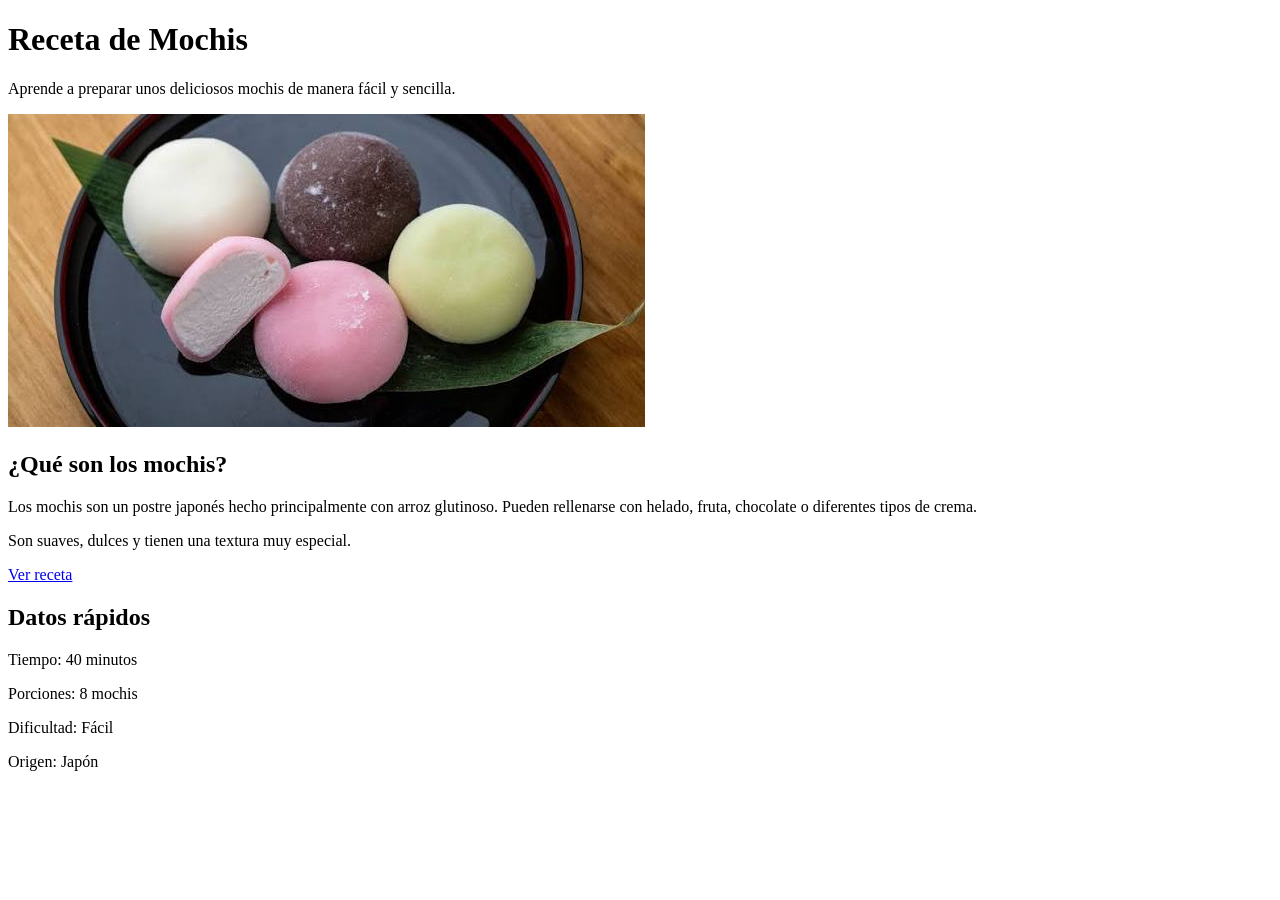
==== html/index.html @ 3b685c66 "Estructura basica del proyectos y del index.html" ====
<!DOCTYPE html>
<html lang="es">
    <head>
        <title>Mochis</title>
        <meta charset="UTF-8">
        <meta name="viewport" content="width=device-width, initial-scale=1">
        <link href="../css/style.css" rel="stylesheet">
    </head>

    <body>

        <h1>Receta de Mochis</h1>

        <p class="intro">
            Aprende a preparar unos deliciosos mochis de manera fácil
            y sencilla.
        </p>

        <img src="../img/mochis.jpg" class="imgclass">

        <div class="flex">

            <div class="leftdiv">
                <h2>¿Qué son los mochis?</h2>

                <p>
                    Los mochis son un postre japonés hecho principalmente
                    con arroz glutinoso. Pueden rellenarse con helado,
                    fruta, chocolate o diferentes tipos de crema.
                </p>

                <p>
                    Son suaves, dulces y tienen una textura muy especial.
                </p>

                <a href="receta.html">
                    Ver receta
                </a>
            </div>

            <div class="rightdiv">
                <h2>Datos rápidos</h2>

                <p>Tiempo: 40 minutos</p>
                <p>Porciones: 8 mochis</p>
                <p>Dificultad: Fácil</p>
                <p>Origen: Japón</p>
            </div>

        </div>

    </body>
</html>
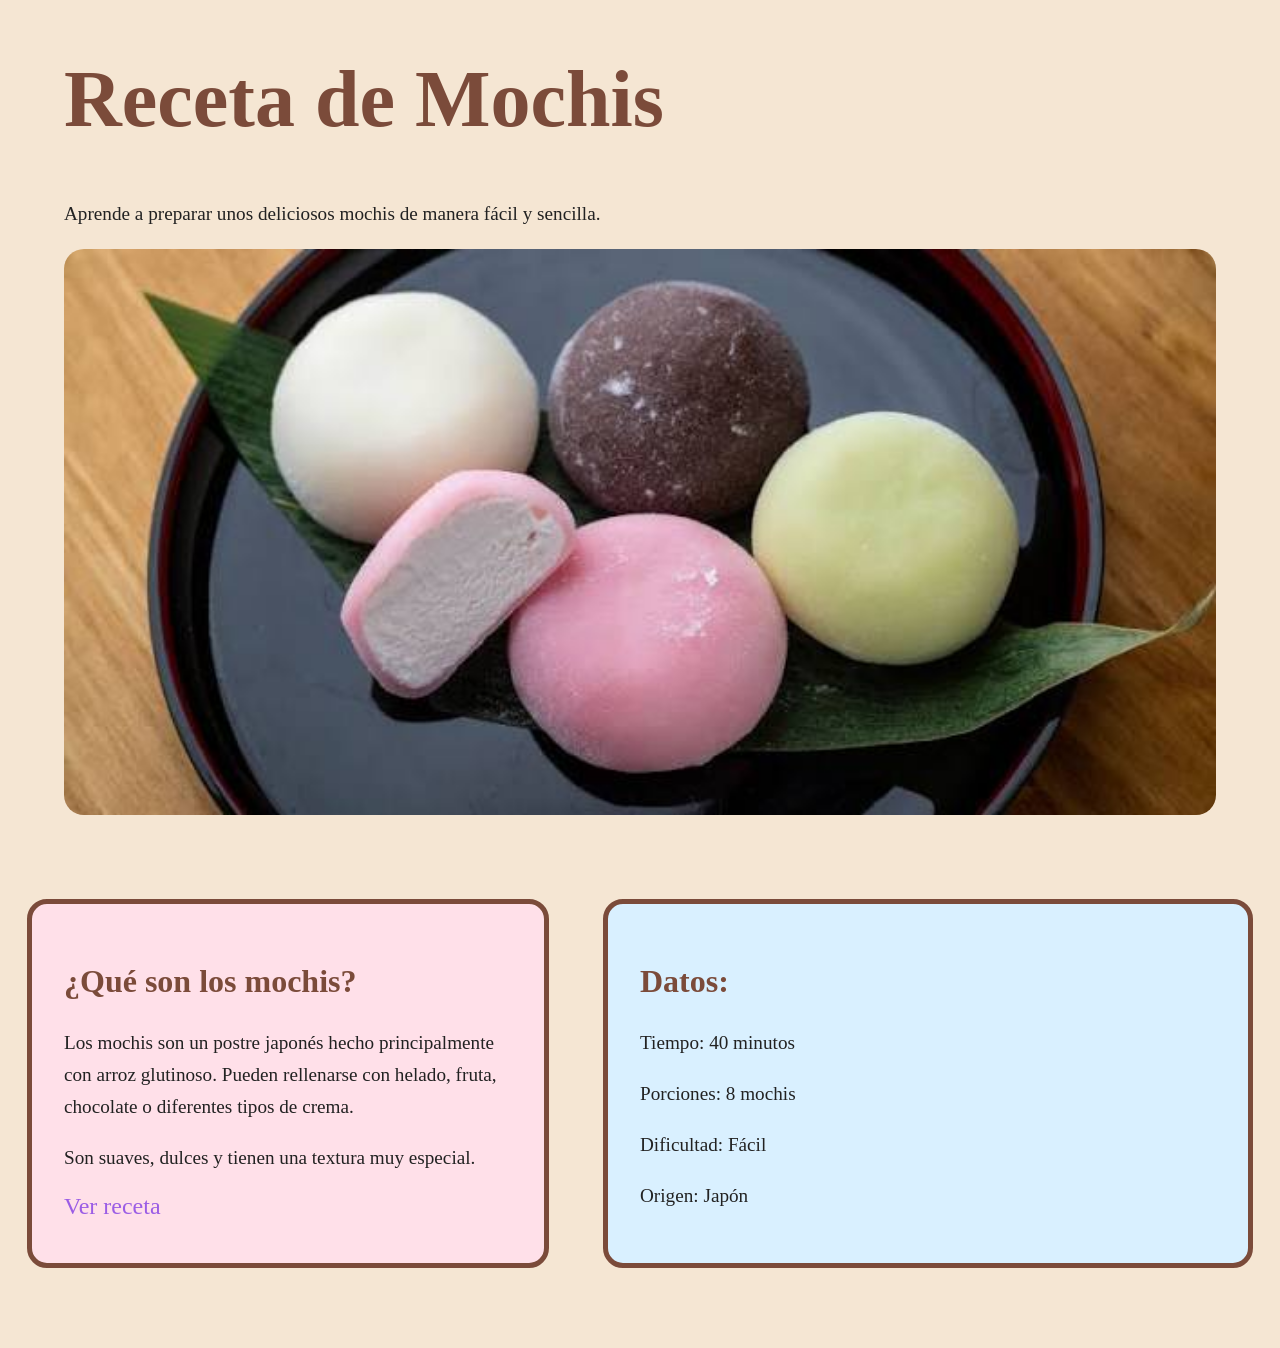
==== commit 898a4e92: "Nueva estructura del html" ====
--- a/html/index.html
+++ b/html/index.html
@@ -4,7 +4,7 @@
         <title>Mochis</title>
         <meta charset="UTF-8">
         <meta name="viewport" content="width=device-width, initial-scale=1">
-        <link href="../css/style.css" rel="stylesheet">
+        <link href="../css/styles.css" rel="stylesheet">
     </head>
 
     <body>
@@ -39,7 +39,7 @@
             </div>
 
             <div class="rightdiv">
-                <h2>Datos rápidos</h2>
+                <h2>Datos:</h2>
 
                 <p>Tiempo: 40 minutos</p>
                 <p>Porciones: 8 mochis</p>
--- a/css/styles.css
+++ b/css/styles.css
@@ -0,0 +1,83 @@
+body{
+    margin: 0;
+    background-color: #f5e6d3;
+}
+
+h1{
+    font-size: 5rem;
+    color: #7b4b3a;
+    margin-left: 5%;
+}
+
+h2{
+    color: #7b4b3a;
+    font-size: 2rem;
+}
+
+p{
+    font-size: 1.2rem;
+    color: #222;
+    line-height: 2rem;
+}
+
+a{
+    font-size: 1.5rem;
+    color: #9b5de5;
+    text-decoration: none;
+}
+
+a:hover{
+    color: #ff6f91;
+}
+
+.intro{
+    margin-left: 5%;
+    margin-right: 5%;
+}
+
+.imgclass{
+    width: 90%;
+    margin-left: 5%;
+    border-radius: 20px;
+}
+
+.flex{
+    margin-top: 5rem;
+    display: flex;
+    justify-content: space-around;
+    margin-bottom: 5rem;
+}
+
+.leftdiv{
+    width: 35%;
+    background-color: #ffe0e9;
+    border-radius: 20px;
+    border: 5px solid #7b4b3a;
+    padding: 2rem;
+}
+
+.rightdiv{
+    width: 45%;
+    background-color: #d9f0ff;
+    border-radius: 20px;
+    border: 5px solid #7b4b3a;
+    padding: 2rem;
+}
+
+.divflex1{
+    width: 40%;
+}
+
+.divflex2{
+    width: 45%;
+}
+
+.tips{
+    width: 80%;
+    margin: auto;
+    background-color: #fff3b0;
+    border: 5px solid #7b4b3a;
+    border-radius: 20px;
+    padding: 2rem;
+    margin-bottom: 5rem;
+}
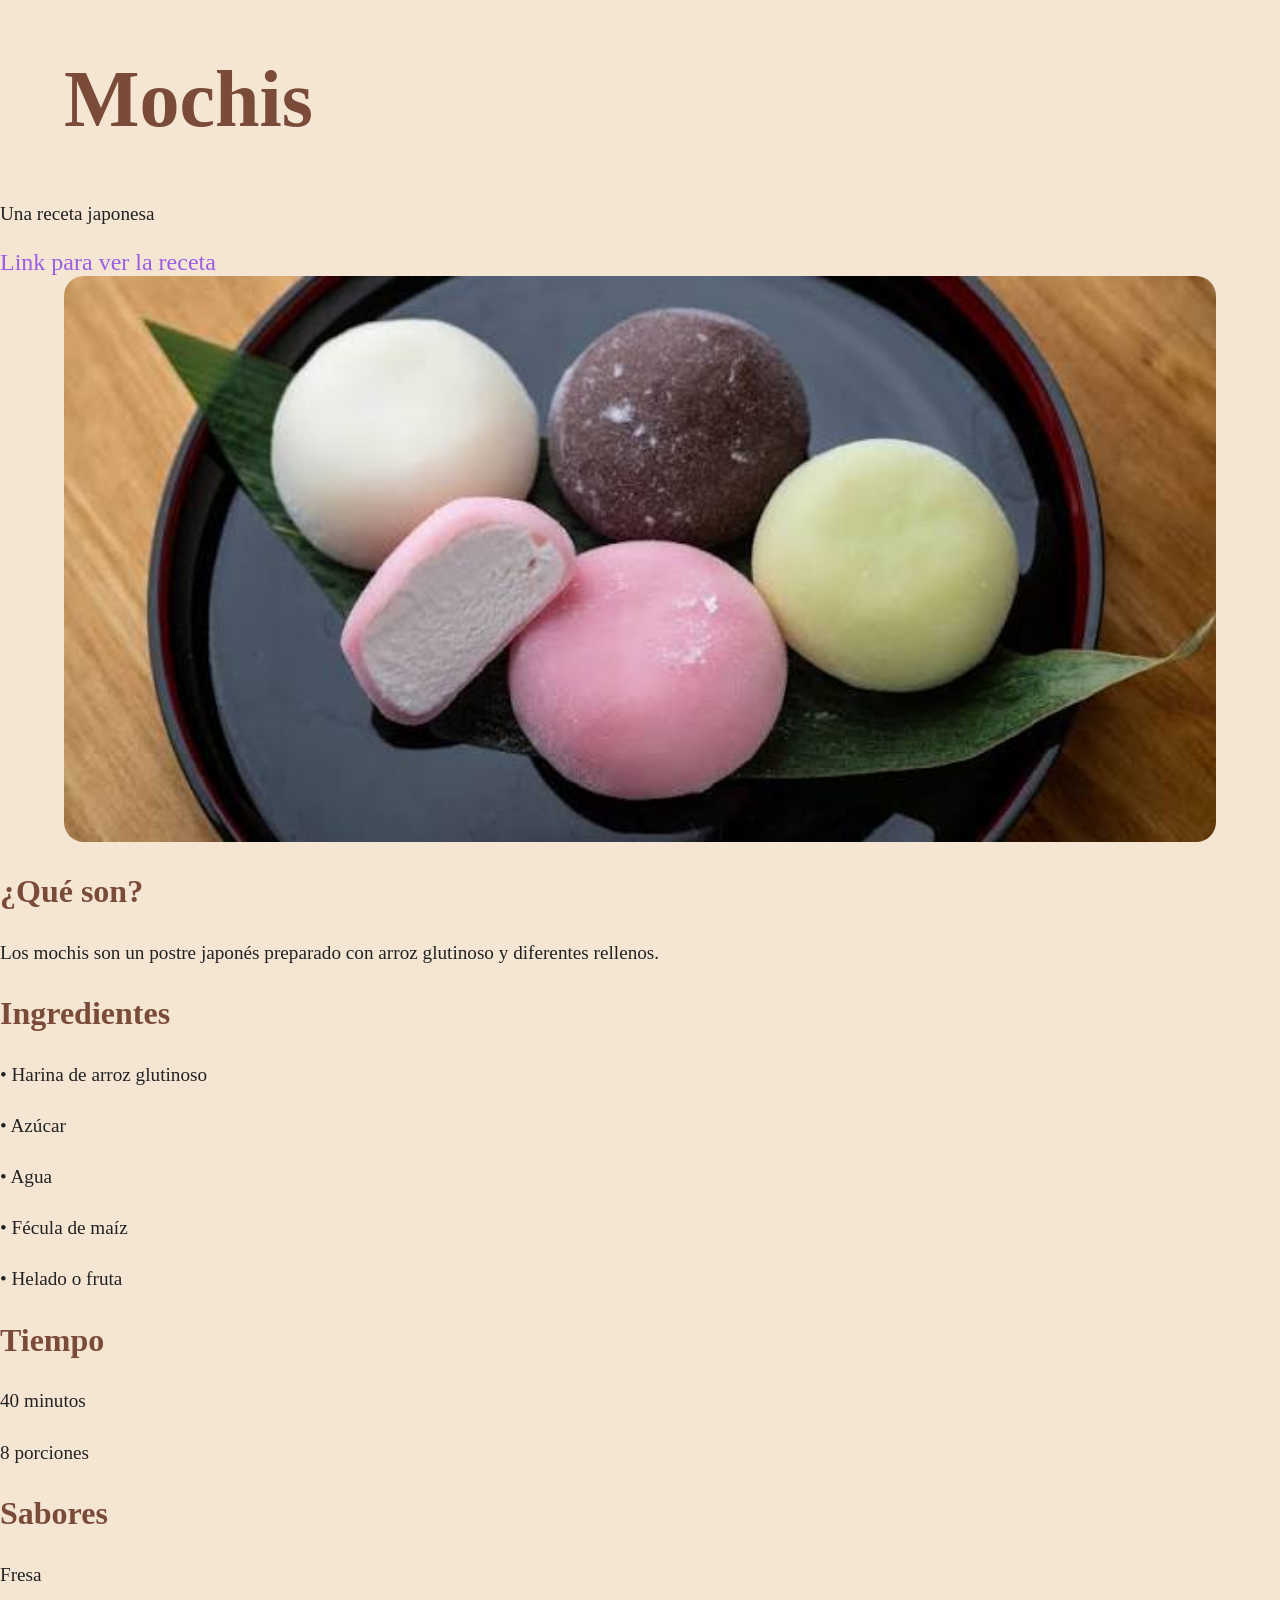
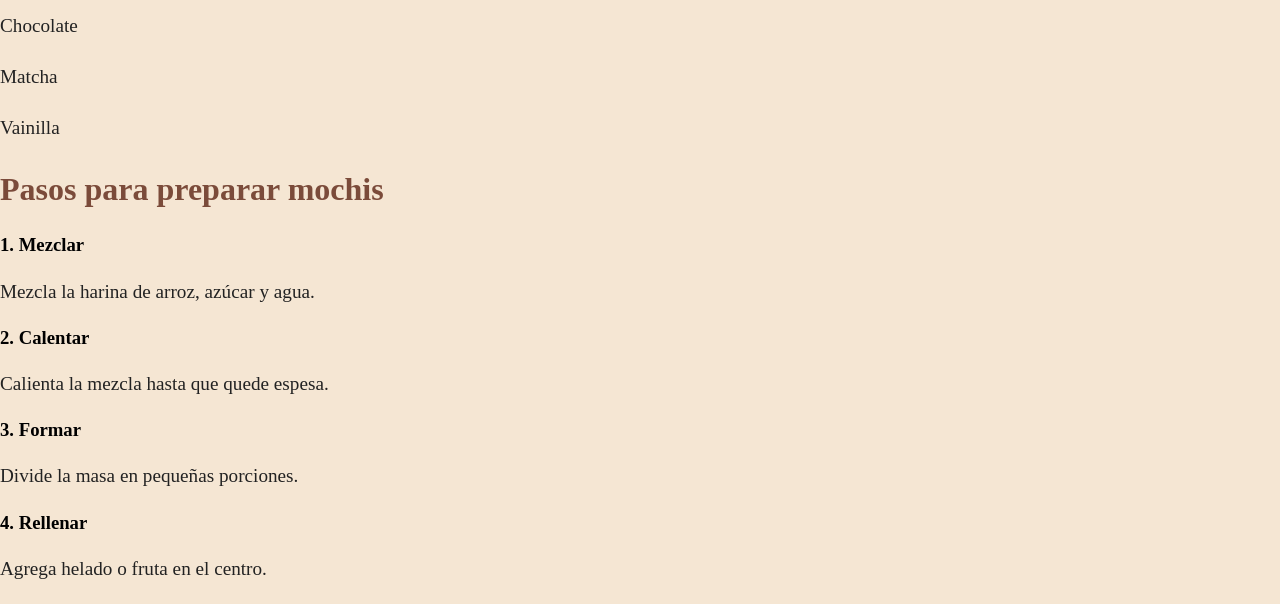
==== commit 6a65d93a: "Se agrego una mejor estructura del index" ====
--- a/html/index.html
+++ b/html/index.html
@@ -1,7 +1,7 @@
 <!DOCTYPE html>
 <html lang="es">
     <head>
-        <title>Mochis</title>
+        <title>Receta de Mochis</title>
         <meta charset="UTF-8">
         <meta name="viewport" content="width=device-width, initial-scale=1">
         <link href="../css/styles.css" rel="stylesheet">
@@ -9,45 +9,93 @@
 
     <body>
 
-        <h1>Receta de Mochis</h1>
+        <header>
+            <h1>Mochis</h1>
+            <p>Una receta japonesa</p>
+        </header>
 
-        <p class="intro">
-            Aprende a preparar unos deliciosos mochis de manera fácil
-            y sencilla.
-        </p>
+        <nav>
+            <a href="receta.html">Link para ver la receta</a>
+        </nav>
 
         <img src="../img/mochis.jpg" class="imgclass">
 
-        <div class="flex">
+        <section class="contenedor">
 
-            <div class="leftdiv">
-                <h2>¿Qué son los mochis?</h2>
+            <div class="tarjeta">
+                <h2>¿Qué son?</h2>
 
                 <p>
-                    Los mochis son un postre japonés hecho principalmente
-                    con arroz glutinoso. Pueden rellenarse con helado,
-                    fruta, chocolate o diferentes tipos de crema.
+                    Los mochis son un postre japonés preparado
+                    con arroz glutinoso y diferentes rellenos.
                 </p>
-
-                <p>
-                    Son suaves, dulces y tienen una textura muy especial.
-                </p>
-
-                <a href="receta.html">
-                    Ver receta
-                </a>
             </div>
 
-            <div class="rightdiv">
-                <h2>Datos:</h2>
+            <div class="tarjeta">
+                <h2>Ingredientes</h2>
 
-                <p>Tiempo: 40 minutos</p>
-                <p>Porciones: 8 mochis</p>
-                <p>Dificultad: Fácil</p>
-                <p>Origen: Japón</p>
+                <p>• Harina de arroz glutinoso</p>
+                <p>• Azúcar</p>
+                <p>• Agua</p>
+                <p>• Fécula de maíz</p>
+                <p>• Helado o fruta</p>
             </div>
 
-        </div>
+            <div class="tarjeta">
+                <h2>Tiempo</h2>
+
+                <p>40 minutos</p>
+                <p>8 porciones</p>
+            </div>
+
+            <div class="tarjeta">
+                <h2>Sabores</h2>
+
+                <p>Fresa</p>
+                <p>Chocolate</p>
+                <p>Matcha</p>
+                <p>Vainilla</p>
+            </div>
+
+        </section>
+
+        <section class="preparacion">
+
+            <h2>Pasos para preparar mochis</h2>
+
+            <div class="pasos">
+
+                <div class="paso">
+                    <h3>1. Mezclar</h3>
+                    <p>
+                        Mezcla la harina de arroz, azúcar y agua.
+                    </p>
+                </div>
+
+                <div class="paso">
+                    <h3>2. Calentar</h3>
+                    <p>
+                        Calienta la mezcla hasta que quede espesa.
+                    </p>
+                </div>
+
+                <div class="paso">
+                    <h3>3. Formar</h3>
+                    <p>
+                        Divide la masa en pequeñas porciones.
+                    </p>
+                </div>
+
+                <div class="paso">
+                    <h3>4. Rellenar</h3>
+                    <p>
+                        Agrega helado o fruta en el centro.
+                    </p>
+                </div>
+
+            </div>
+
+        </section>
 
     </body>
 </html>
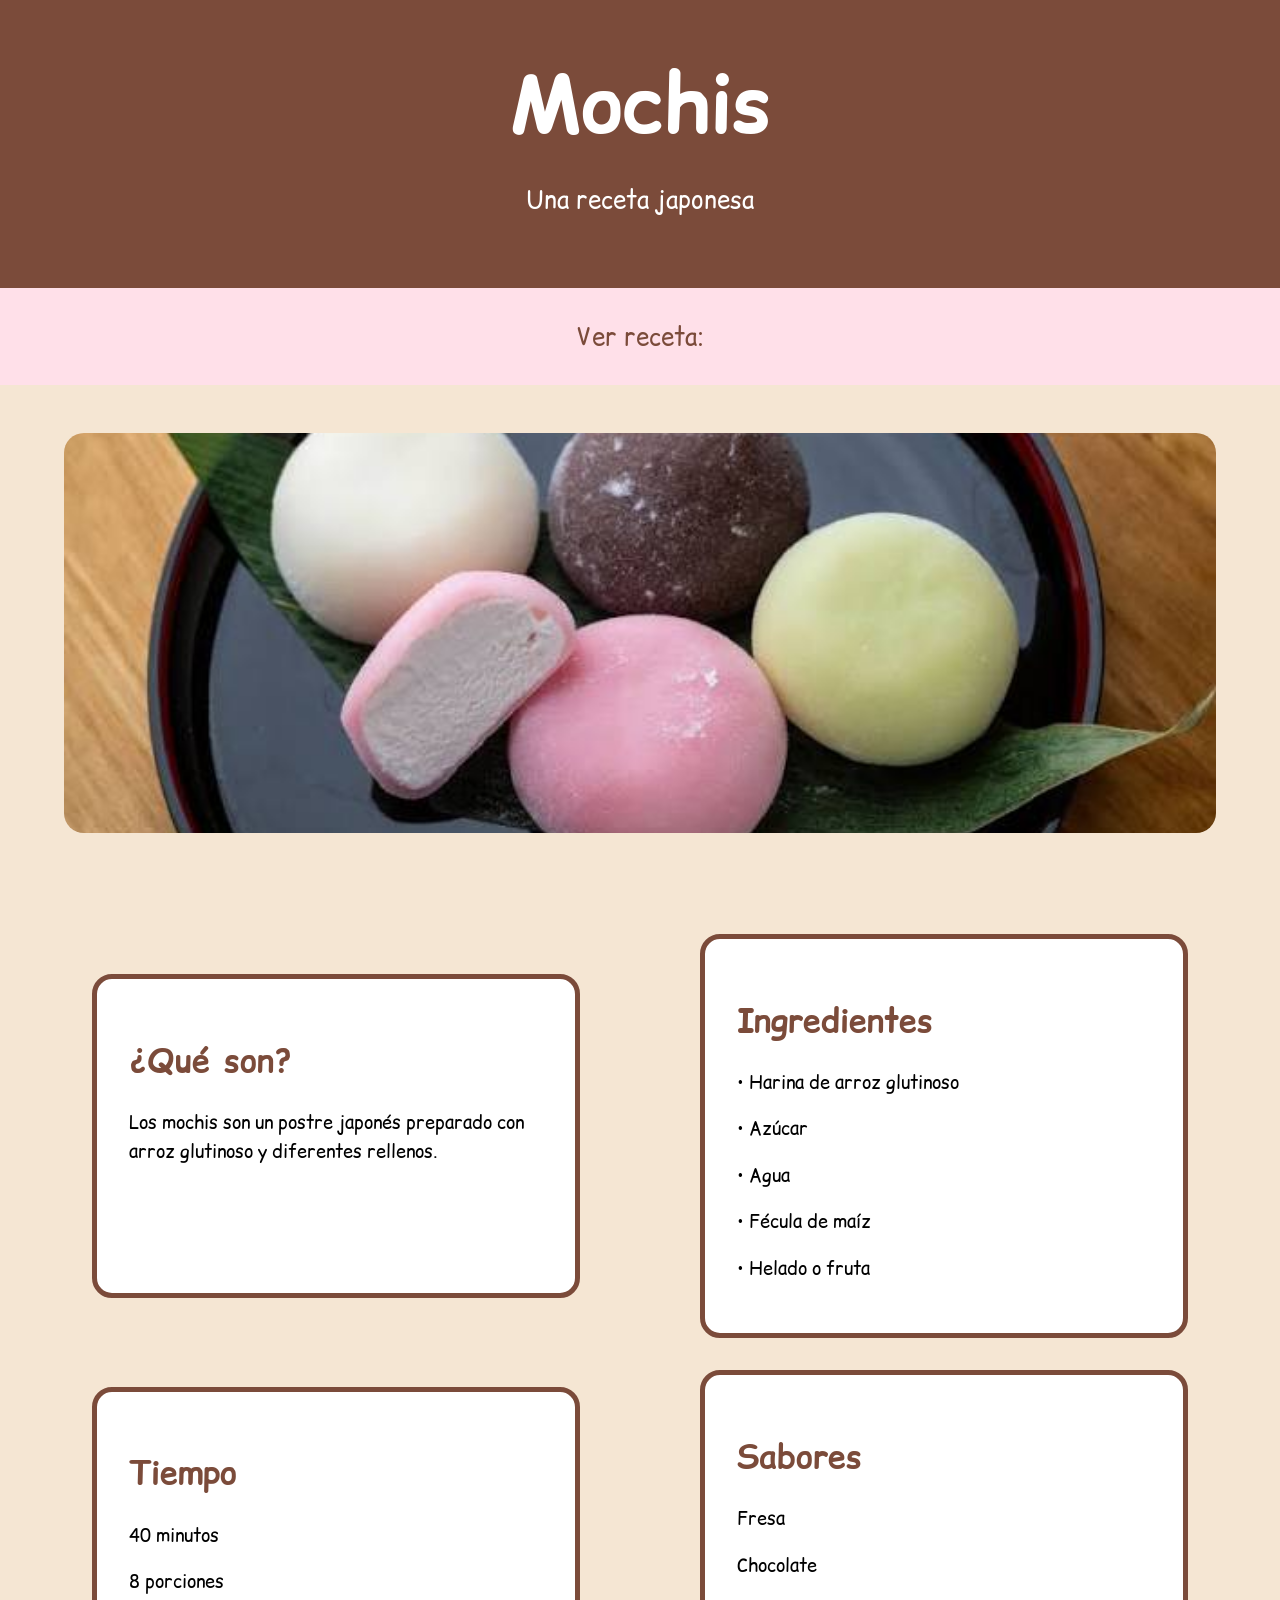
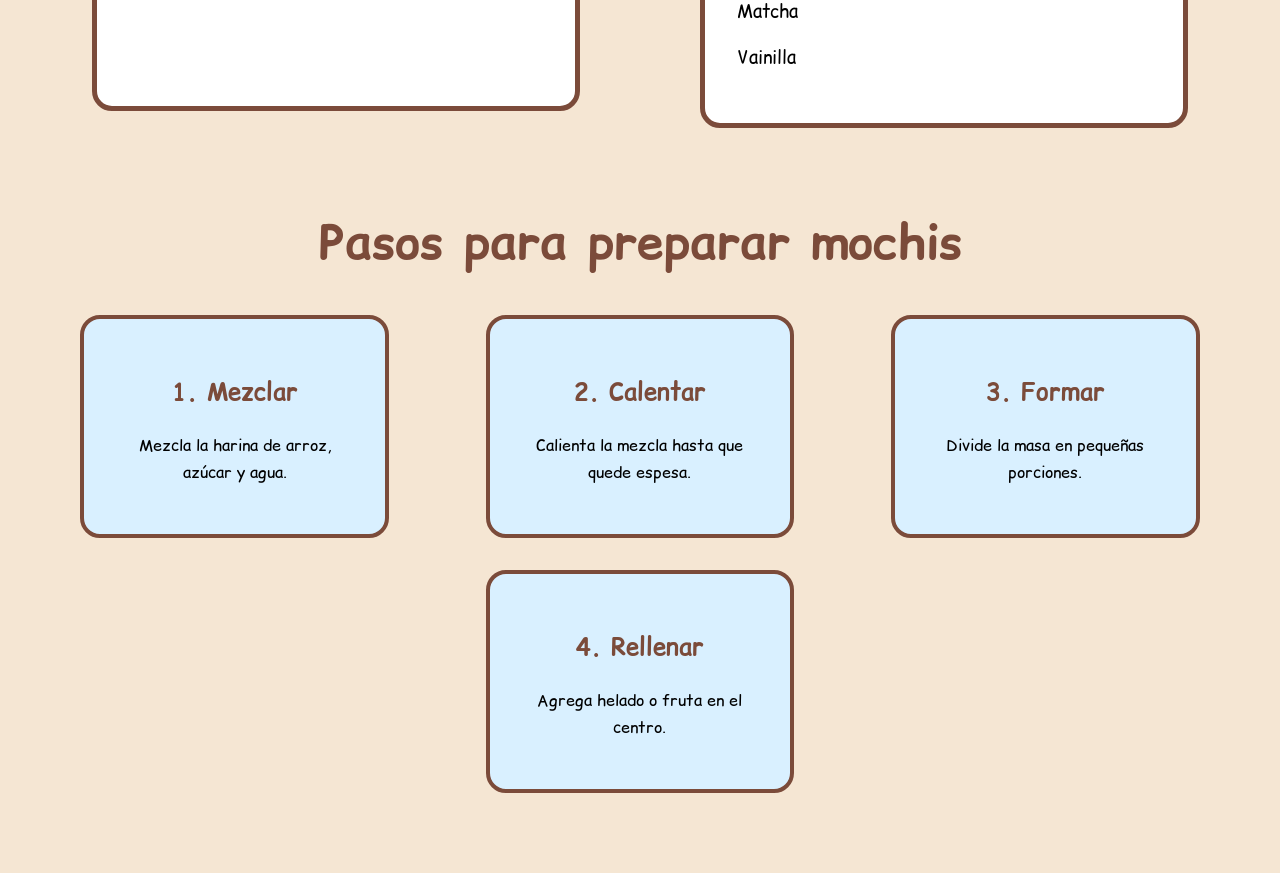
==== commit 8875ca85: "Cambie link de receta" ====
--- a/html/index.html
+++ b/html/index.html
@@ -15,7 +15,7 @@
         </header>
 
         <nav>
-            <a href="receta.html">Link para ver la receta</a>
+            <a href="receta.html">Ver receta:</a>
         </nav>
 
         <img src="../img/mochis.jpg" class="imgclass">
--- a/css/styles.css
+++ b/css/styles.css
@@ -1,83 +1,117 @@
+@import url('https://fonts.googleapis.com/css2?family=Comic+Relief:wght@400;700&display=swap');
 body{
     margin: 0;
     background-color: #f5e6d3;
+    font-family: "Comic Relief", system-ui;
+    font-weight: 400;
+    font-style: normal;
+}
+
+header{
+    background-color: #7b4b3a;
+    padding: 3rem;
+    text-align: center;
+    align-items: center;
 }
 
 h1{
     font-size: 5rem;
-    color: #7b4b3a;
-    margin-left: 5%;
+    color: white;
+    margin: 0;
 }
 
-h2{
+header p{
+    color: white;
+    font-size: 1.5rem;
+}
+
+nav{
+    display: flex;
+    justify-content: center;
+    align-items: center;
+    gap: 3rem;
+    padding: 2rem;
+    background-color: #ffe0e9;
+}
+
+nav a{
+    font-size: 1.5rem;
+    color: #7b4b3a;
+    text-decoration: none;
+}
+
+nav a:hover{
+    color: #e75480;
+}
+
+.imgclass{
+    width: 90%;
+    height: 400px;
+    object-fit: cover;
+    margin: 3rem 5%;
+    border-radius: 20px;
+}
+
+.contenedor{
+    display: flex;
+    flex-wrap: wrap;
+    justify-content: space-around;
+    align-items: center;
+    gap: 2rem;
+    margin: 3rem;
+}
+
+.tarjeta{
+    width: 35%;
+    min-height: 250px;
+    background-color: #fff;
+    border: 5px solid #7b4b3a;
+    border-radius: 20px;
+    padding: 2rem;
+}
+
+.tarjeta h2{
     color: #7b4b3a;
     font-size: 2rem;
 }
 
-p{
-    font-size: 1.2rem;
-    color: #222;
-    line-height: 2rem;
+.tarjeta p{
+    font-size: 1.1rem;
+    line-height: 1.8rem;
 }
 
-a{
-    font-size: 1.5rem;
-    color: #9b5de5;
-    text-decoration: none;
+.preparacion{
+    margin: 5rem 3rem;
+    text-align: center;
 }
 
-a:hover{
-    color: #ff6f91;
+.preparacion h2{
+    font-size: 3rem;
+    color: #7b4b3a;
 }
 
-.intro{
-    margin-left: 5%;
-    margin-right: 5%;
+.pasos{
+    display: flex;
+    flex-wrap: wrap;
+    justify-content: space-around;
+    align-items: stretch;
+    gap: 2rem;
 }
 
-.imgclass{
-    width: 90%;
-    margin-left: 5%;
+.paso{
+    width: 20%;
+    background-color: #d9f0ff;
+    border: 4px solid #7b4b3a;
     border-radius: 20px;
-}
-
-.flex{
-    margin-top: 5rem;
-    display: flex;
-    justify-content: space-around;
-    margin-bottom: 5rem;
-}
-
-.leftdiv{
-    width: 35%;
-    background-color: #ffe0e9;
-    border-radius: 20px;
-    border: 5px solid #7b4b3a;
     padding: 2rem;
 }
 
-.rightdiv{
-    width: 45%;
-    background-color: #d9f0ff;
-    border-radius: 20px;
-    border: 5px solid #7b4b3a;
-    padding: 2rem;
+.paso h3{
+    color: #7b4b3a;
+    font-size: 1.5rem;
 }
 
-.divflex1{
-    width: 40%;
+.paso p{
+    font-size: 1rem;
+    line-height: 1.7rem;
 }
-
-.divflex2{
-    width: 45%;
-}
-
-.tips{
-    width: 80%;
-    margin: auto;
-    background-color: #fff3b0;
-    border: 5px solid #7b4b3a;
-    border-radius: 20px;
-    padding: 2rem;
-    margin-bottom: 5rem;
-}
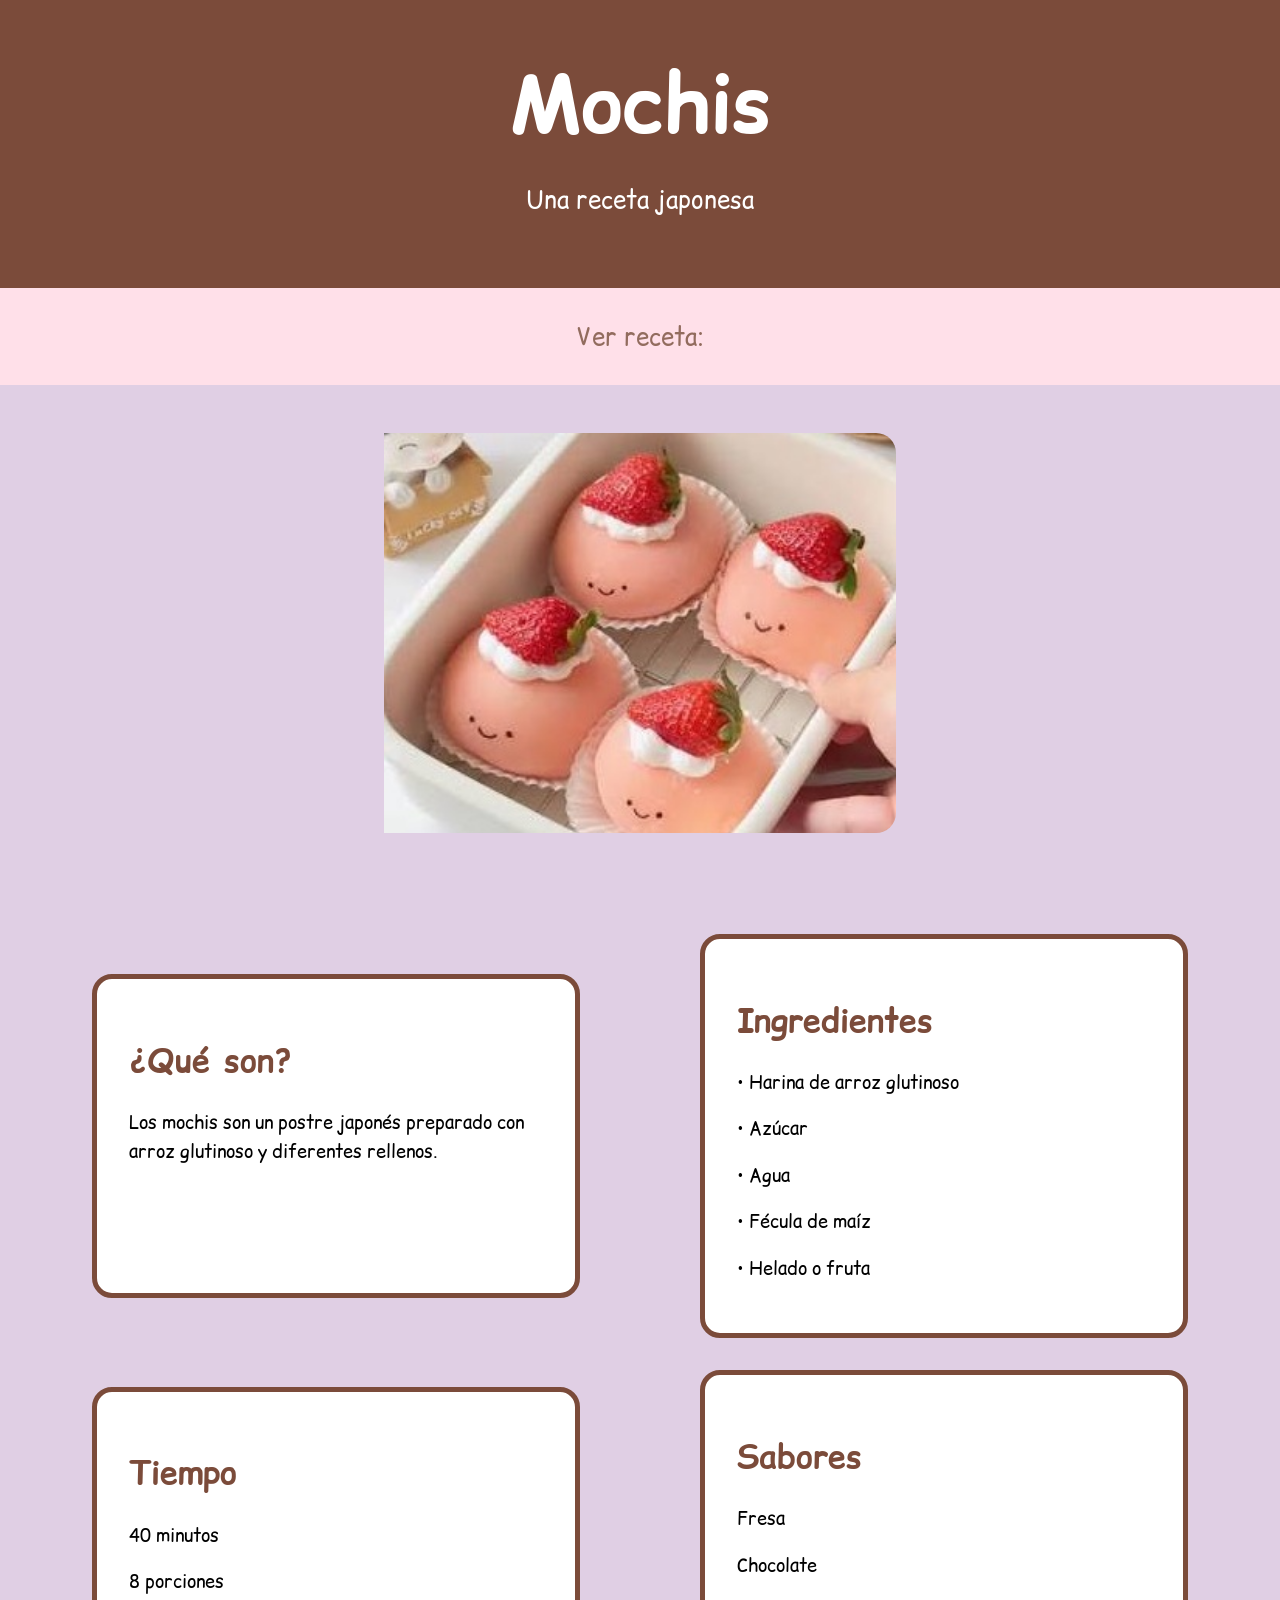
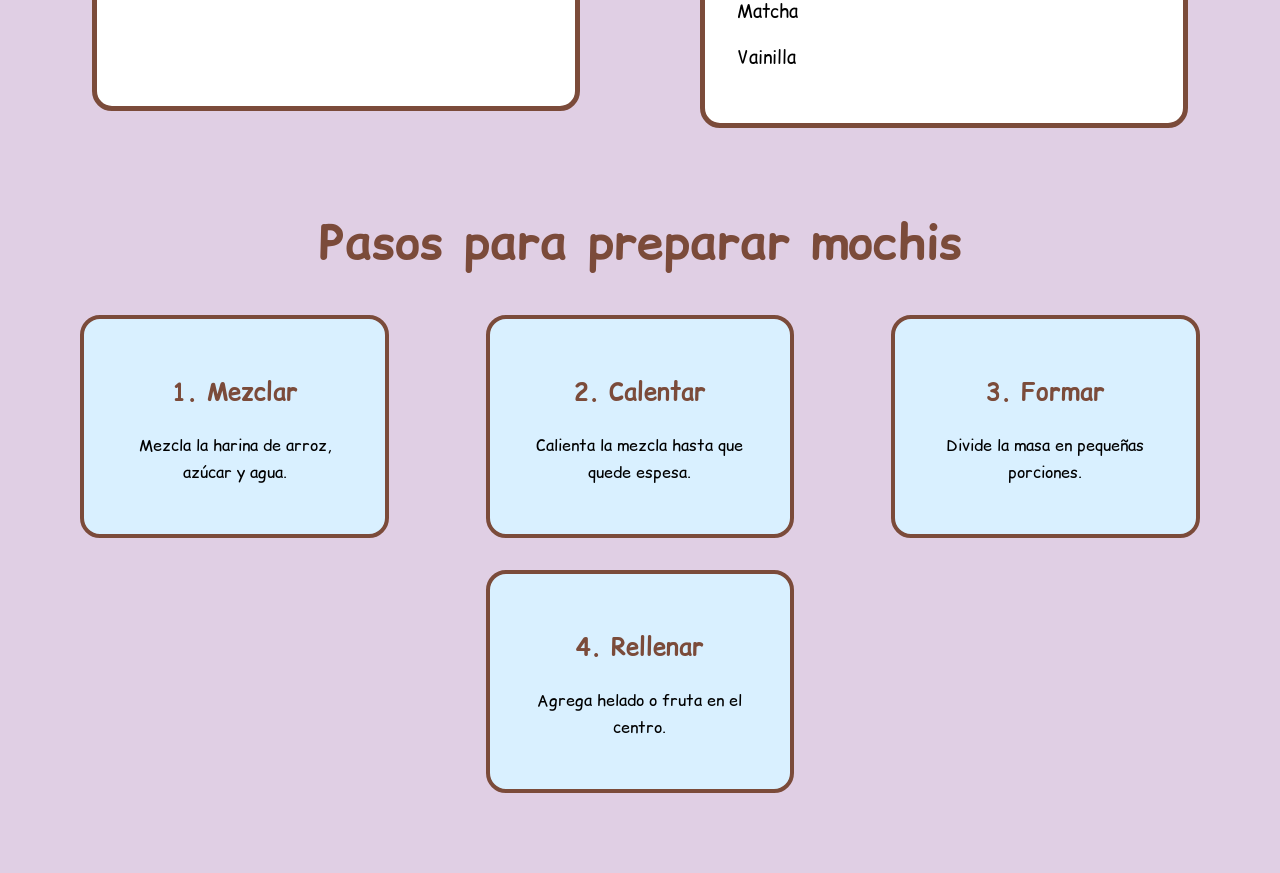
==== commit 8f1f79ae: "Se cambio el nombre del link de la imagen" ====
--- a/html/index.html
+++ b/html/index.html
@@ -18,7 +18,7 @@
             <a href="receta.html">Ver receta:</a>
         </nav>
 
-        <img src="../img/mochis.jpg" class="imgclass">
+        <img src="../img/mochi.jpg" class="imgclass">
 
         <section class="contenedor">
 
--- a/css/styles.css
+++ b/css/styles.css
@@ -1,7 +1,7 @@
 @import url('https://fonts.googleapis.com/css2?family=Comic+Relief:wght@400;700&display=swap');
 body{
     margin: 0;
-    background-color: #f5e6d3;
+    background-color: #e0cfe4;
     font-family: "Comic Relief", system-ui;
     font-weight: 400;
     font-style: normal;
@@ -36,7 +36,7 @@
 
 nav a{
     font-size: 1.5rem;
-    color: #7b4b3a;
+    color: #926c5e;
     text-decoration: none;
 }
 
@@ -45,11 +45,12 @@
 }
 
 .imgclass{
-    width: 90%;
+    width: 40%;
     height: 400px;
-    object-fit: cover;
+    object-fit:cover;
     margin: 3rem 5%;
     border-radius: 20px;
+    padding-left: 25%;
 }
 
 .contenedor{
